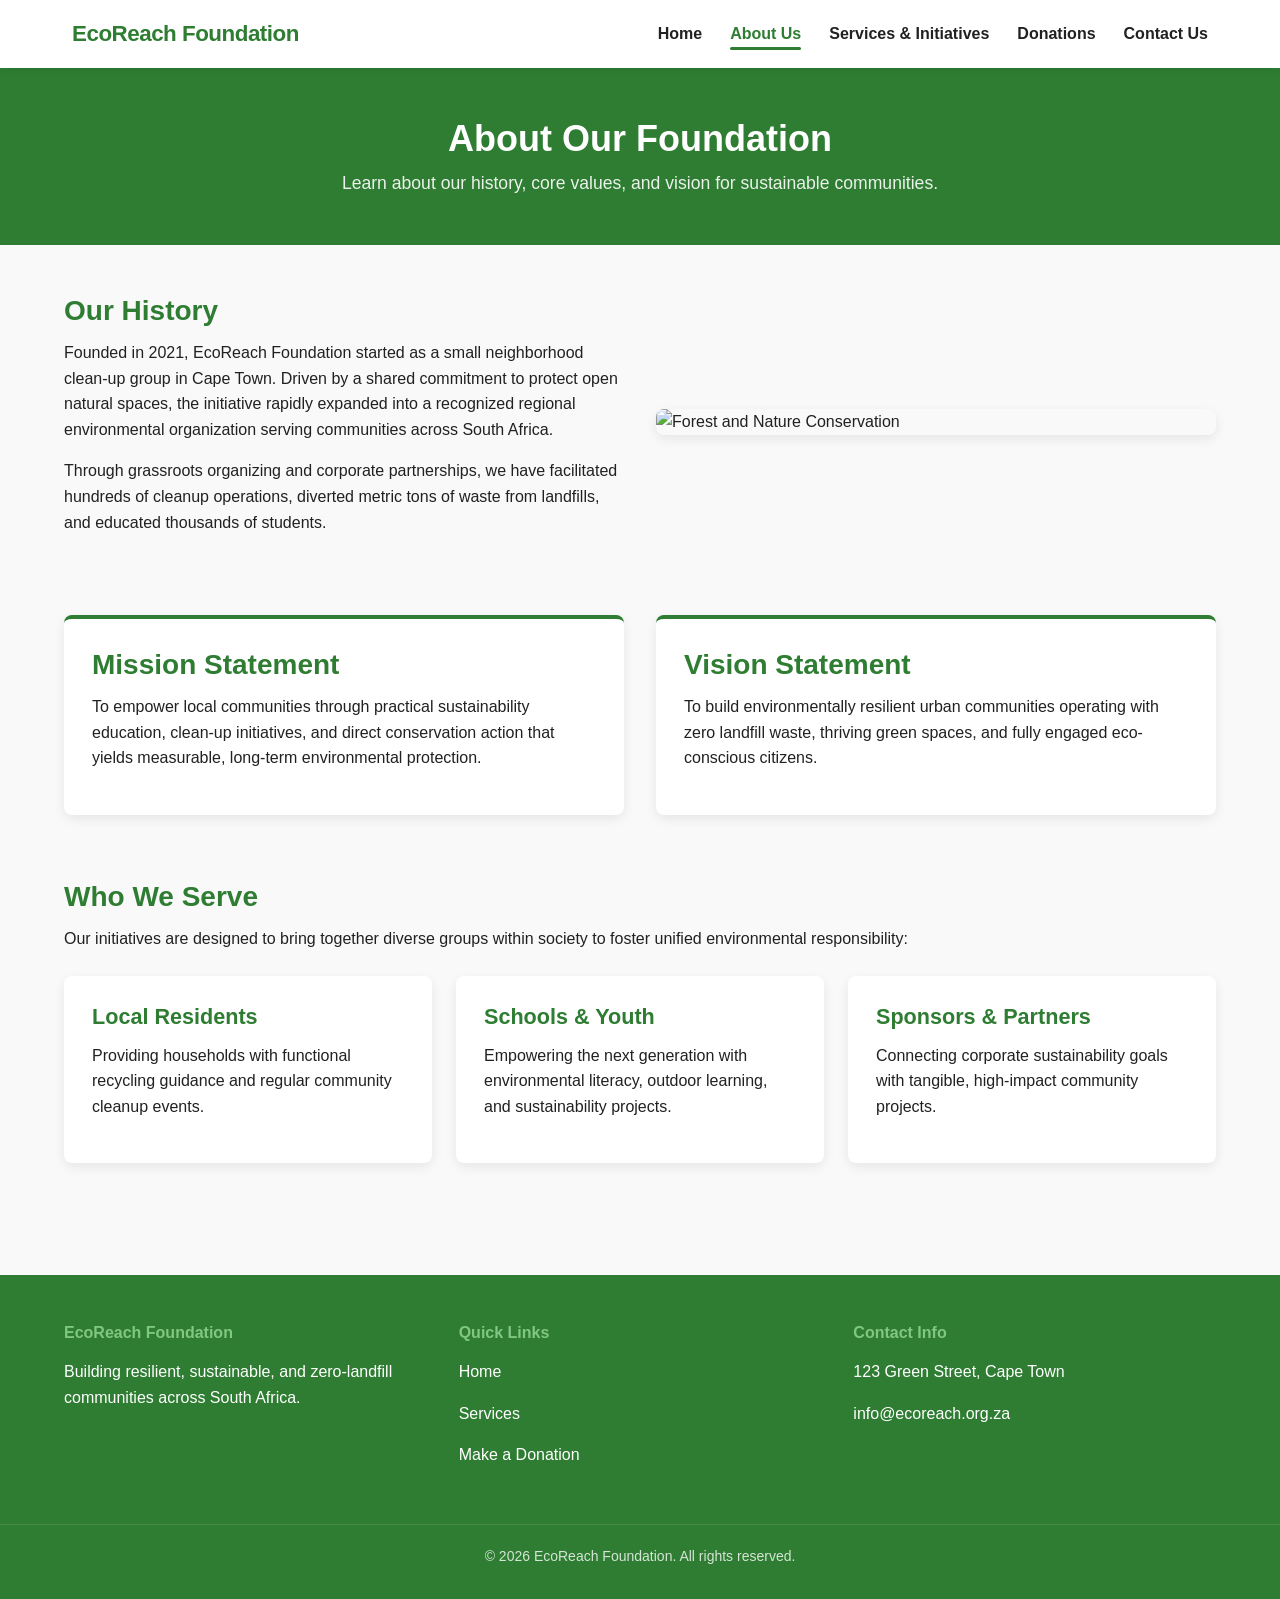
==== about.html @ d41e8f8d "Add files via upload" ====
<!DOCTYPE html>
<html lang="en">
<head>
    <meta charset="UTF-8">
    <meta name="viewport" content="width=device-width, initial-scale=1.0">
    <title>EcoReach Foundation - About Us</title>
    <link rel="stylesheet" href="styles.css">
</head>
<body>

    <header>
        <div class="navbar">
            <div class="logo-container">
                <span class="brand-title">EcoReach Foundation</span>
            </div>
            <nav>
                <ul class="nav-links">
                    <li><a href="index.html">Home</a></li>
                    <li><a href="about.html" class="active">About Us</a></li>
                    <li><a href="services.html">Services & Initiatives</a></li>
                    <li><a href="donations.html">Donations</a></li>
                    <li><a href="contact.html">Contact Us</a></li>
                </ul>
            </nav>
        </div>
    </header>

    <div class="page-banner">
        <h1>About Our Foundation</h1>
        <p>Learn about our history, core values, and vision for sustainable communities.</p>
    </div>

    <main class="container">
        <section class="grid-2 align-items-center">
            <div>
                <h2>Our History</h2>
                <p>Founded in 2021, EcoReach Foundation started as a small neighborhood clean-up group in Cape Town. Driven by a shared commitment to protect open natural spaces, the initiative rapidly expanded into a recognized regional environmental organization serving communities across South Africa.</p>
                <p>Through grassroots organizing and corporate partnerships, we have facilitated hundreds of cleanup operations, diverted metric tons of waste from landfills, and educated thousands of students.</p>
            </div>
            <div>
                <img src="https://images.unsplash.com/photo-1511497584788-876761c11969?auto=format&fit=crop&w=800&q=80" alt="Forest and Nature Conservation" class="responsive-img shadow-img">
            </div>
        </section>

        <section style="margin-top: 4rem;">
            <div class="grid-2">
                <div class="card highlighted-card">
                    <h2>Mission Statement</h2>
                    <p>To empower local communities through practical sustainability education, clean-up initiatives, and direct conservation action that yields measurable, long-term environmental protection.</p>
                </div>
                <div class="card highlighted-card">
                    <h2>Vision Statement</h2>
                    <p>To build environmentally resilient urban communities operating with zero landfill waste, thriving green spaces, and fully engaged eco-conscious citizens.</p>
                </div>
            </div>
        </section>

        <section style="margin-top: 4rem;">
            <h2>Who We Serve</h2>
            <p>Our initiatives are designed to bring together diverse groups within society to foster unified environmental responsibility:</p>
            <div class="grid-3" style="margin-top: 1.5rem;">
                <div class="card">
                    <h3>Local Residents</h3>
                    <p>Providing households with functional recycling guidance and regular community cleanup events.</p>
                </div>
                <div class="card">
                    <h3>Schools & Youth</h3>
                    <p>Empowering the next generation with environmental literacy, outdoor learning, and sustainability projects.</p>
                </div>
                <div class="card">
                    <h3>Sponsors & Partners</h3>
                    <p>Connecting corporate sustainability goals with tangible, high-impact community projects.</p>
                </div>
            </div>
        </section>
    </main>

    <footer>
        <div class="footer-content">
            <div class="footer-section">
                <h4>EcoReach Foundation</h4>
                <p>Building resilient, sustainable, and zero-landfill communities across South Africa.</p>
            </div>
            <div class="footer-section">
                <h4>Quick Links</h4>
                <p><a href="index.html" style="color:#fff;">Home</a></p>
                <p><a href="services.html" style="color:#fff;">Services</a></p>
                <p><a href="donations.html" style="color:#fff;">Make a Donation</a></p>
            </div>
            <div class="footer-section">
                <h4>Contact Info</h4>
                <p>123 Green Street, Cape Town</p>
                <p>info@ecoreach.org.za</p>
            </div>
        </div>
        <div class="footer-bottom">
            <p>&copy; 2026 EcoReach Foundation. All rights reserved.</p>
        </div>
    </footer>

</body>
</html>
---- styles.css ----
/* ==========================================================================
   1. GLOBAL VARIABLES & RESET
   ========================================================================== */
:root {
  --primary-color: #2e7d32;   /* Forest Green */
  --accent-color: #81c784;    /* Sage Green */
  --dark-green: #1b5e20;
  --bg-color: #f9f9f9;        /* Neutral Light Grey */
  --text-color: #212121;      /* Charcoal */
  --white: #ffffff;
  --card-shadow: 0 4px 12px rgba(0, 0, 0, 0.08);
  --transition-speed: 0.3s;
  --font-family: 'Aptos', 'Open Sans', Arial, sans-serif;
}

* {
  margin: 0;
  padding: 0;
  box-sizing: border-box;
}

html {
  scroll-behavior: smooth;
  font-size: 16px;
}

body {
  font-family: var(--font-family);
  background-color: var(--bg-color);
  color: var(--text-color);
  line-height: 1.6;
}

/* ==========================================================================
   2. TYPOGRAPHY & UTILITIES
   ========================================================================== */
h1, h2, h3, h4, h5, h6 {
  color: var(--primary-color);
  font-weight: 700;
  margin-bottom: 0.75rem;
  line-height: 1.25;
}

h1 { font-size: 2.25rem; }
h2 { font-size: 1.75rem; }
h3 { font-size: 1.35rem; }

p {
  margin-bottom: 1rem;
}

a {
  color: var(--primary-color);
  text-decoration: none;
  transition: color var(--transition-speed);
}

a:hover, a:focus {
  color: var(--accent-color);
}

.text-center { text-align: center; }
.align-items-center { align-items: center; }

/* ==========================================================================
   3. NAVIGATION & HEADER
   ========================================================================== */
header {
  position: sticky;
  top: 0;
  z-index: 1000;
  background-color: var(--white);
  box-shadow: 0 2px 8px rgba(0, 0, 0, 0.08);
}

.navbar {
  display: flex;
  justify-content: space-between;
  align-items: center;
  padding: 1rem 2rem;
  max-width: 1200px;
  margin: 0 auto;
}

.logo-container .brand-title {
  font-size: 1.4rem;
  font-weight: 800;
  color: var(--primary-color);
  letter-spacing: -0.5px;
}

.nav-links {
  display: flex;
  list-style: none;
  gap: 1.75rem;
}

.nav-links a {
  font-weight: 600;
  color: var(--text-color);
  padding: 0.5rem 0;
  position: relative;
}

.nav-links a:hover,
.nav-links a.active {
  color: var(--primary-color);
}

.nav-links a.active::after {
  content: '';
  position: absolute;
  bottom: 0;
  left: 0;
  width: 100%;
  height: 3px;
  background-color: var(--primary-color);
  border-radius: 2px;
}

/* ==========================================================================
   4. BANNERS & HERO
   ========================================================================== */
.hero {
  background: linear-gradient(rgba(0, 0, 0, 0.55), rgba(0, 0, 0, 0.55)), 
              url('https://images.unsplash.com/photo-1542601906990-b4d3fb778b09?auto=format&fit=crop&w=1600&q=80') center/cover no-repeat;
  color: var(--white);
  text-align: center;
  padding: 6rem 1.5rem;
}

.hero-content {
  max-width: 800px;
  margin: 0 auto;
}

.hero h1 {
  color: var(--white);
  font-size: 2.75rem;
  margin-bottom: 1rem;
}

.hero p {
  font-size: 1.25rem;
  margin-bottom: 2rem;
}

.hero-buttons {
  display: flex;
  justify-content: center;
  gap: 1rem;
  flex-wrap: wrap;
}

.page-banner {
  background-color: var(--primary-color);
  color: var(--white);
  padding: 3rem 1.5rem;
  text-align: center;
}

.page-banner h1 {
  color: var(--white);
  margin-bottom: 0.5rem;
}

.page-banner p {
  opacity: 0.9;
  font-size: 1.1rem;
  margin-bottom: 0;
}

/* ==========================================================================
   5. LAYOUT CONTAINERS & GRIDS
   ========================================================================== */
.container {
  width: 90%;
  max-width: 1200px;
  margin: 0 auto;
  padding: 3rem 0;
}

.grid-2 {
  display: grid;
  grid-template-columns: repeat(2, 1fr);
  gap: 2rem;
}

.grid-3 {
  display: grid;
  grid-template-columns: repeat(3, 1fr);
  gap: 1.5rem;
}

.gap-2 {
  gap: 2.5rem;
}

/* ==========================================================================
   6. CARDS, IMAGES & BUTTONS
   ========================================================================== */
.card {
  background-color: var(--white);
  border-radius: 8px;
  padding: 1.75rem;
  box-shadow: var(--card-shadow);
  transition: transform var(--transition-speed);
}

.card:hover {
  transform: translateY(-4px);
}

.highlighted-card {
  border-top: 4px solid var(--primary-color);
}

.card-img {
  width: 100%;
  height: 200px;
  object-fit: cover;
  border-radius: 6px;
  margin-bottom: 1rem;
}

.responsive-img {
  width: 100%;
  height: auto;
  border-radius: 8px;
  display: block;
}

.shadow-img {
  box-shadow: var(--card-shadow);
}

.btn {
  display: inline-block;
  padding: 0.75rem 1.75rem;
  font-size: 1rem;
  font-weight: 600;
  border: none;
  border-radius: 5px;
  cursor: pointer;
  text-align: center;
  transition: all var(--transition-speed);
}

.btn-primary {
  background-color: var(--primary-color);
  color: var(--white);
}

.btn-primary:hover {
  background-color: var(--dark-green);
  color: var(--white);
}

.btn-secondary {
  background-color: transparent;
  border: 2px solid var(--white);
  color: var(--white);
}

.btn-secondary:hover {
  background-color: var(--white);
  color: var(--primary-color);
}

.cta-banner {
  background-color: var(--primary-color);
  color: var(--white);
  padding: 3rem;
  border-radius: 8px;
  text-align: center;
}

.cta-banner h2 {
  color: var(--white);
}

/* ==========================================================================
   7. FORMS & LISTS
   ========================================================================== */
.form-card {
  border-top: 4px solid var(--primary-color);
}

.form-group {
  margin-bottom: 1.25rem;
}

.form-group label {
  display: block;
  font-weight: 600;
  margin-bottom: 0.4rem;
  font-size: 0.95rem;
}

.form-control {
  width: 100%;
  padding: 0.75rem;
  font-size: 1rem;
  font-family: inherit;
  border: 1px solid #ccc;
  border-radius: 5px;
  background-color: var(--white);
  transition: border-color var(--transition-speed);
}

.form-control:focus {
  outline: none;
  border-color: var(--primary-color);
  box-shadow: 0 0 0 3px rgba(46, 125, 50, 0.15);
}

.info-box {
  background-color: #f0f7f0;
  border-left: 4px solid var(--primary-color);
}

.styled-list {
  list-style: none;
  padding: 0;
}

.styled-list li {
  padding: 0.5rem 0;
  border-bottom: 1px dashed #ddd;
}

.styled-list li:last-child {
  border-bottom: none;
}

/* ==========================================================================
   8. FOOTER
   ========================================================================== */
footer {
  background-color: var(--primary-color);
  color: var(--white);
  padding: 3rem 0 1rem 0;
  margin-top: 4rem;
}

.footer-content {
  display: grid;
  grid-template-columns: repeat(auto-fit, minmax(220px, 1fr));
  gap: 2rem;
  max-width: 1200px;
  margin: 0 auto;
  padding: 0 1.5rem;
}

.footer-section h4 {
  color: var(--accent-color);
  margin-bottom: 1rem;
}

.footer-bottom {
  text-align: center;
  margin-top: 2.5rem;
  padding-top: 1.25rem;
  border-top: 1px solid rgba(255, 255, 255, 0.15);
  font-size: 0.875rem;
  opacity: 0.8;
}

/* ==========================================================================
   9. RESPONSIVE DESIGN
   ========================================================================== */
@media screen and (max-width: 768px) {
  .navbar {
    flex-direction: column;
    gap: 1rem;
  }

  .nav-links {
    flex-wrap: wrap;
    justify-content: center;
    gap: 1rem;
  }

  .grid-2, .grid-3 {
    grid-template-columns: 1fr;
  }

  .hero h1 {
    font-size: 2rem;
  }

  .hero p {
    font-size: 1rem;
  }

  .cta-banner {
    padding: 2rem 1rem;
  }
}
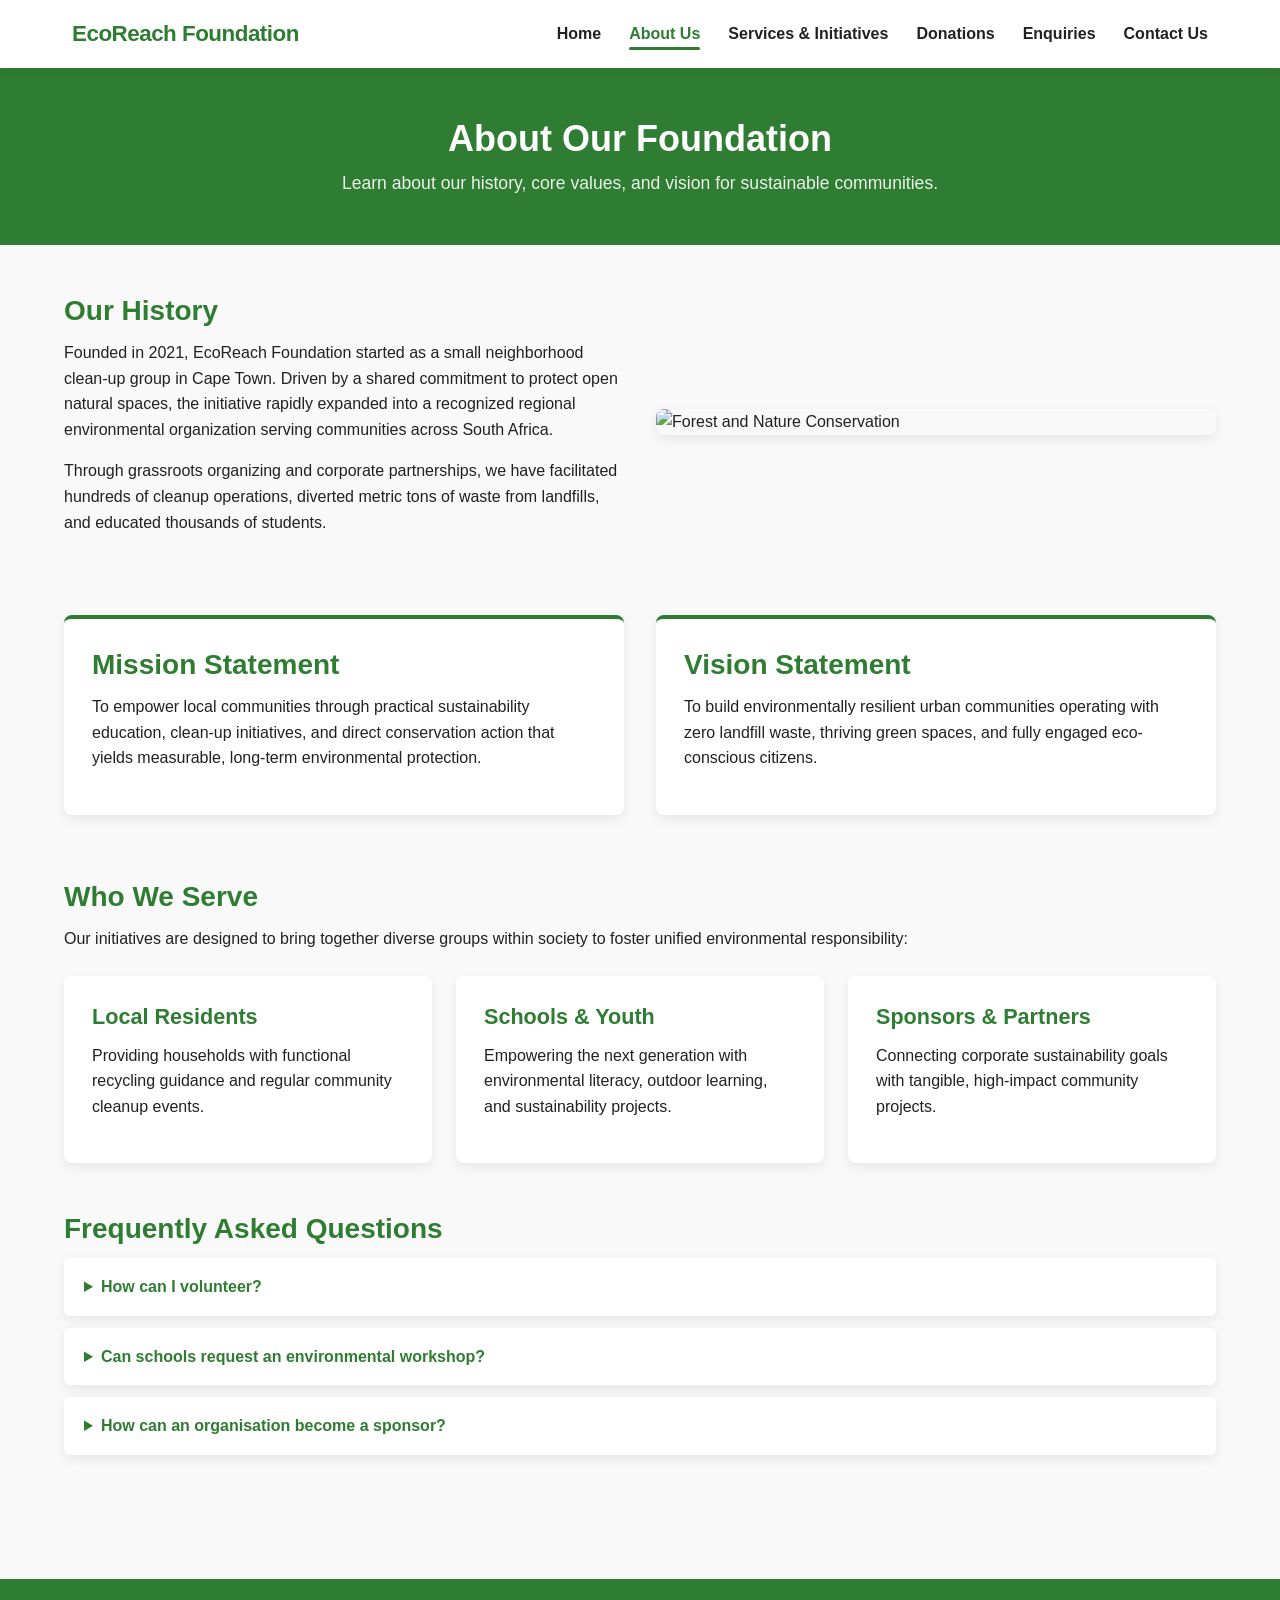
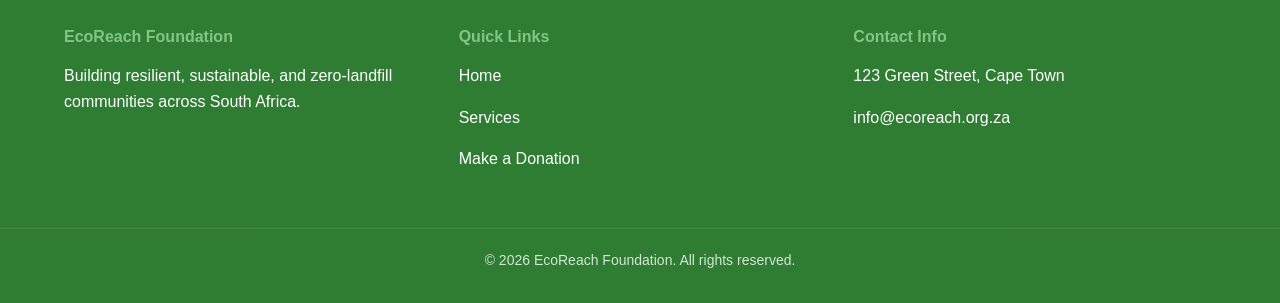
==== commit a1acdb01: "Add files via upload Complete Part 3 website enhancements, JavaScript and SEO" ====
--- a/about.html
+++ b/about.html
@@ -1,102 +1,115 @@
-<!DOCTYPE html>
-<html lang="en">
-<head>
-    <meta charset="UTF-8">
-    <meta name="viewport" content="width=device-width, initial-scale=1.0">
-    <title>EcoReach Foundation - About Us</title>
-    <link rel="stylesheet" href="styles.css">
-</head>
-<body>
-
-    <header>
-        <div class="navbar">
-            <div class="logo-container">
-                <span class="brand-title">EcoReach Foundation</span>
-            </div>
-            <nav>
-                <ul class="nav-links">
-                    <li><a href="index.html">Home</a></li>
-                    <li><a href="about.html" class="active">About Us</a></li>
-                    <li><a href="services.html">Services & Initiatives</a></li>
-                    <li><a href="donations.html">Donations</a></li>
-                    <li><a href="contact.html">Contact Us</a></li>
-                </ul>
-            </nav>
-        </div>
-    </header>
-
-    <div class="page-banner">
-        <h1>About Our Foundation</h1>
-        <p>Learn about our history, core values, and vision for sustainable communities.</p>
-    </div>
-
-    <main class="container">
-        <section class="grid-2 align-items-center">
-            <div>
-                <h2>Our History</h2>
-                <p>Founded in 2021, EcoReach Foundation started as a small neighborhood clean-up group in Cape Town. Driven by a shared commitment to protect open natural spaces, the initiative rapidly expanded into a recognized regional environmental organization serving communities across South Africa.</p>
-                <p>Through grassroots organizing and corporate partnerships, we have facilitated hundreds of cleanup operations, diverted metric tons of waste from landfills, and educated thousands of students.</p>
-            </div>
-            <div>
-                <img src="https://images.unsplash.com/photo-1511497584788-876761c11969?auto=format&fit=crop&w=800&q=80" alt="Forest and Nature Conservation" class="responsive-img shadow-img">
-            </div>
-        </section>
-
-        <section style="margin-top: 4rem;">
-            <div class="grid-2">
-                <div class="card highlighted-card">
-                    <h2>Mission Statement</h2>
-                    <p>To empower local communities through practical sustainability education, clean-up initiatives, and direct conservation action that yields measurable, long-term environmental protection.</p>
-                </div>
-                <div class="card highlighted-card">
-                    <h2>Vision Statement</h2>
-                    <p>To build environmentally resilient urban communities operating with zero landfill waste, thriving green spaces, and fully engaged eco-conscious citizens.</p>
-                </div>
-            </div>
-        </section>
-
-        <section style="margin-top: 4rem;">
-            <h2>Who We Serve</h2>
-            <p>Our initiatives are designed to bring together diverse groups within society to foster unified environmental responsibility:</p>
-            <div class="grid-3" style="margin-top: 1.5rem;">
-                <div class="card">
-                    <h3>Local Residents</h3>
-                    <p>Providing households with functional recycling guidance and regular community cleanup events.</p>
-                </div>
-                <div class="card">
-                    <h3>Schools & Youth</h3>
-                    <p>Empowering the next generation with environmental literacy, outdoor learning, and sustainability projects.</p>
-                </div>
-                <div class="card">
-                    <h3>Sponsors & Partners</h3>
-                    <p>Connecting corporate sustainability goals with tangible, high-impact community projects.</p>
-                </div>
-            </div>
-        </section>
-    </main>
-
-    <footer>
-        <div class="footer-content">
-            <div class="footer-section">
-                <h4>EcoReach Foundation</h4>
-                <p>Building resilient, sustainable, and zero-landfill communities across South Africa.</p>
-            </div>
-            <div class="footer-section">
-                <h4>Quick Links</h4>
-                <p><a href="index.html" style="color:#fff;">Home</a></p>
-                <p><a href="services.html" style="color:#fff;">Services</a></p>
-                <p><a href="donations.html" style="color:#fff;">Make a Donation</a></p>
-            </div>
-            <div class="footer-section">
-                <h4>Contact Info</h4>
-                <p>123 Green Street, Cape Town</p>
-                <p>info@ecoreach.org.za</p>
-            </div>
-        </div>
-        <div class="footer-bottom">
-            <p>&copy; 2026 EcoReach Foundation. All rights reserved.</p>
-        </div>
-    </footer>
-
-</body>
+<!DOCTYPE html>
+<html lang="en">
+<head>
+    <meta charset="UTF-8">
+    <meta name="viewport" content="width=device-width, initial-scale=1.0">
+    <title>About EcoReach Foundation | Our Mission and Vision</title>
+    <meta name="description" content="Learn about EcoReach Foundation, our history, environmental mission and vision for sustainable communities across South Africa.">
+    <meta name="keywords" content="about EcoReach, environmental non-profit, sustainability mission, South African conservation">
+    <meta name="description" content="Learn about EcoReach Foundation, our history, environmental mission and vision for sustainable communities across South Africa.">
+    <meta name="keywords" content="about EcoReach, environmental non-profit, sustainability mission, South African conservation">
+    <link rel="stylesheet" href="styles.css">
+</head>
+<body>
+
+    <header>
+        <div class="navbar">
+            <div class="logo-container">
+                <span class="brand-title">EcoReach Foundation</span>
+            </div>
+            <nav>
+                <ul class="nav-links">
+                    <li><a href="index.html">Home</a></li>
+                    <li><a href="about.html" class="active">About Us</a></li>
+                    <li><a href="services.html">Services & Initiatives</a></li>
+                    <li><a href="donations.html">Donations</a></li>
+                    <li><a href="enquiry.html">Enquiries</a></li>
+                    <li><a href="contact.html">Contact Us</a></li>
+                </ul>
+            </nav>
+        </div>
+    </header>
+
+    <div class="page-banner">
+        <h1>About Our Foundation</h1>
+        <p>Learn about our history, core values, and vision for sustainable communities.</p>
+    </div>
+
+    <main class="container">
+        <section class="grid-2 align-items-center">
+            <div>
+                <h2>Our History</h2>
+                <p>Founded in 2021, EcoReach Foundation started as a small neighborhood clean-up group in Cape Town. Driven by a shared commitment to protect open natural spaces, the initiative rapidly expanded into a recognized regional environmental organization serving communities across South Africa.</p>
+                <p>Through grassroots organizing and corporate partnerships, we have facilitated hundreds of cleanup operations, diverted metric tons of waste from landfills, and educated thousands of students.</p>
+            </div>
+            <div>
+                <img src="https://images.unsplash.com/photo-1511497584788-876761c11969?auto=format&fit=crop&w=800&q=80" alt="Forest and Nature Conservation" class="responsive-img shadow-img">
+            </div>
+        </section>
+
+        <section style="margin-top: 4rem;">
+            <div class="grid-2">
+                <div class="card highlighted-card">
+                    <h2>Mission Statement</h2>
+                    <p>To empower local communities through practical sustainability education, clean-up initiatives, and direct conservation action that yields measurable, long-term environmental protection.</p>
+                </div>
+                <div class="card highlighted-card">
+                    <h2>Vision Statement</h2>
+                    <p>To build environmentally resilient urban communities operating with zero landfill waste, thriving green spaces, and fully engaged eco-conscious citizens.</p>
+                </div>
+            </div>
+        </section>
+
+        <section style="margin-top: 4rem;">
+            <h2>Who We Serve</h2>
+            <p>Our initiatives are designed to bring together diverse groups within society to foster unified environmental responsibility:</p>
+            <div class="grid-3" style="margin-top: 1.5rem;">
+                <div class="card">
+                    <h3>Local Residents</h3>
+                    <p>Providing households with functional recycling guidance and regular community cleanup events.</p>
+                </div>
+                <div class="card">
+                    <h3>Schools & Youth</h3>
+                    <p>Empowering the next generation with environmental literacy, outdoor learning, and sustainability projects.</p>
+                </div>
+                <div class="card">
+                    <h3>Sponsors & Partners</h3>
+                    <p>Connecting corporate sustainability goals with tangible, high-impact community projects.</p>
+                </div>
+            </div>
+        </section>
+        <section class="faq-section" style="margin-top:3rem;">
+            <h2>Frequently Asked Questions</h2>
+            <details class="faq-item"><summary>How can I volunteer?</summary><p>Visit our Enquiries page and select Volunteering. Our team can share information about upcoming activities.</p></details>
+            <details class="faq-item"><summary>Can schools request an environmental workshop?</summary><p>Yes. Select Youth Environmental Education in the Enquiries form to ask about a school programme.</p></details>
+            <details class="faq-item"><summary>How can an organisation become a sponsor?</summary><p>Use the Enquiries page and select Sponsorship or partnership so the team can discuss suitable options.</p></details>
+        </section>
+    </main>
+
+    <footer>
+        <div class="footer-content">
+            <div class="footer-section">
+                <h4>EcoReach Foundation</h4>
+                <p>Building resilient, sustainable, and zero-landfill communities across South Africa.</p>
+            </div>
+            <div class="footer-section">
+                <h4>Quick Links</h4>
+                <p><a href="index.html" style="color:#fff;">Home</a></p>
+                <p><a href="services.html" style="color:#fff;">Services</a></p>
+                <p><a href="donations.html" style="color:#fff;">Make a Donation</a></p>
+            </div>
+            <div class="footer-section">
+                <h4>Contact Info</h4>
+                <p>123 Green Street, Cape Town</p>
+                <p>info@ecoreach.org.za</p>
+            </div>
+        </div>
+        <div class="footer-bottom">
+            <p>&copy; 2026 EcoReach Foundation. All rights reserved.</p>
+        </div>
+    </footer>
+
+    <script src="site.js"></script>
+    <script src="about.js"></script>
+</body>
 </html>
--- a/styles.css
+++ b/styles.css
@@ -396,4 +396,25 @@
   .cta-banner {
     padding: 2rem 1rem;
   }
-}+}
+
+/* ==========================================================================
+   PART 3: INTERACTIVE FEATURES, ACCESSIBILITY AND FORM FEEDBACK
+   ========================================================================== */
+.field-error { color: #b71c1c; font-size: .9rem; margin-top: .3rem; }
+.form-control.invalid { border: 2px solid #b71c1c; }
+.form-message { margin-top: 1rem; padding: 1rem; border-radius: 6px; }
+.form-message.success { background: #e8f5e9; color: #1b5e20; border: 1px solid #a5d6a7; }
+.char-count { text-align: right; color: #555; font-size: .85rem; margin-top: .3rem; }
+.gallery-image { cursor: zoom-in; }
+.gallery-image:focus { outline: 3px solid var(--primary-color); outline-offset: 3px; }
+.lightbox[hidden] { display: none; }
+.lightbox { position: fixed; inset: 0; z-index: 2000; display: flex; align-items: center; justify-content: center; padding: 1.5rem; background: rgba(0,0,0,.88); }
+.lightbox-panel { position: relative; max-width: 900px; width: 100%; text-align: center; }
+.lightbox-panel img { max-width: 100%; max-height: 78vh; object-fit: contain; border-radius: 8px; }
+.lightbox-caption { color: #fff; margin-top: .75rem; }
+.lightbox-close { position: absolute; top: -2.5rem; right: 0; border: 0; border-radius: 4px; padding: .25rem .7rem; font-size: 2rem; cursor: pointer; background: #fff; color: #222; }
+.faq-item { background: #fff; padding: 1rem 1.25rem; margin: .75rem 0; border-radius: 6px; box-shadow: var(--card-shadow); }
+.faq-item summary { color: var(--primary-color); font-weight: 700; cursor: pointer; }
+.faq-item p { margin: .8rem 0 0; }
+@media (prefers-reduced-motion: reduce) { *, *::before, *::after { scroll-behavior: auto !important; transition-duration: .01ms !important; } }
